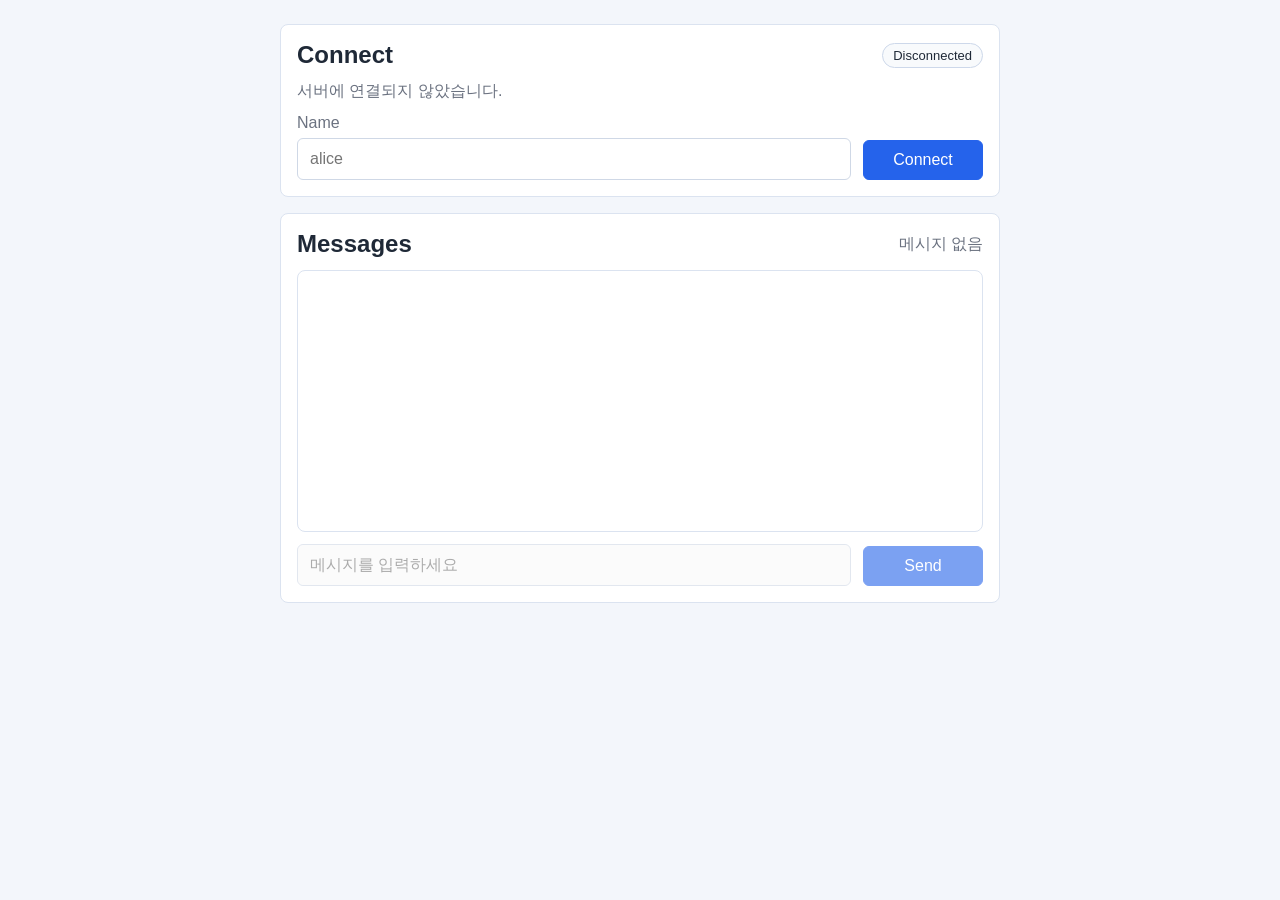
==== chat/index.html @ 77ef3e0b "Handoff 문서 및 클라이언트, 서버 코드 수정: 로컬 주소 통일, CSS 및 HTML 구조 단순화" ====
<!DOCTYPE html>
<html lang="ko">
<head>
  <meta charset="UTF-8" />
  <meta name="viewport" content="width=device-width, initial-scale=1.0" />
  <title>Simple LAN Chat</title>
  <link rel="stylesheet" href="./style.css" />
</head>
<body>
  <main class="page">
    <section class="panel" id="connectPanel">
      <div class="sectionHeader">
        <h2>Connect</h2>
        <span id="connectionStatus" class="status-badge offline">Disconnected</span>
      </div>
      <p id="statusText">서버에 연결되지 않았습니다.</p>

      <form id="connectForm">
        <label class="field">
          <span>Name</span>
          <input id="nameInput" name="name" type="text" placeholder="alice" autocomplete="off" />
        </label>

        <button id="connectButton" type="submit">Connect</button>
      </form>
    </section>

    <section class="panel" id="messagesPanel">
      <div class="sectionHeader">
        <h2>Messages</h2>
        <p id="chatMeta">메시지 없음</p>
      </div>

      <ul id="messageList" aria-live="polite"></ul>

      <form id="messageForm">
        <input
          id="messageInput"
          name="message"
          type="text"
          placeholder="메시지를 입력하세요"
          autocomplete="off"
          disabled
        />
        <button id="sendButton" type="submit" disabled>Send</button>
      </form>
    </section>
  </main>

  <script src="./app.js"></script>
</body>
</html>
---- chat/style.css ----
body {
  margin: 0;
  background: #f3f6fb;
  color: #1f2937;
  font-family: "Segoe UI", "Noto Sans KR", sans-serif;
}

.page {
  max-width: 720px;
  margin: 24px auto;
  padding: 0 12px;
}

.panel {
  margin-bottom: 16px;
  padding: 16px;
  background: #ffffff;
  border: 1px solid #dbe3f0;
  border-radius: 8px;
}

#connectPanel,
#messagesPanel {
  display: flex;
  flex-direction: column;
  gap: 12px;
}

.sectionHeader {
  display: flex;
  justify-content: space-between;
  align-items: center;
  gap: 8px;
  flex-wrap: wrap;
}

h2,
#chatMeta,
#statusText {
  margin: 0;
}

#connectionStatus {
  display: inline-block;
  padding: 4px 10px;
  border: 1px solid #cdd8ea;
  border-radius: 999px;
  font-size: 13px;
  background: #f8fafc;
}

#connectionStatus.online,
#connectionStatus.connecting {
  color: #1d4ed8;
  background: #e8f0ff;
}

#statusText,
#chatMeta,
.field span,
.message-time {
  color: #6b7280;
}

#connectForm,
#messageForm,
.message-header {
  display: flex;
  gap: 12px;
  align-items: flex-end;
}

.field {
  display: flex;
  flex-direction: column;
  gap: 6px;
  flex: 1 1 auto;
}

#nameInput,
#messageInput {
  flex: 1 1 auto;
  height: 40px;
  padding: 0 12px;
  border: 1px solid #cfd8e6;
  border-radius: 6px;
  font: inherit;
}

#connectButton,
#sendButton {
  min-width: 120px;
  height: 40px;
  border: 1px solid #2563eb;
  border-radius: 6px;
  background: #2563eb;
  color: #ffffff;
  font: inherit;
  cursor: pointer;
}

#nameInput:disabled,
#messageInput:disabled,
#connectButton:disabled,
#sendButton:disabled {
  opacity: 0.6;
  cursor: not-allowed;
}

#messageList {
  margin: 0;
  padding: 0;
  min-height: 260px;
  max-height: 420px;
  overflow-y: auto;
  list-style: none;
  border: 1px solid #dbe3f0;
  border-radius: 8px;
  background: #ffffff;
}

.message-item {
  padding: 12px 14px;
  border-bottom: 1px solid #e5eaf3;
}

.message-item:last-child {
  border-bottom: 0;
}

.message-header {
  justify-content: space-between;
  align-items: center;
  gap: 8px;
  margin-bottom: 6px;
}

.message-text {
  margin: 0;
  white-space: pre-wrap;
  word-break: break-word;
}

@media (max-width: 640px) {
  #connectForm,
  #messageForm {
    flex-direction: column;
    align-items: stretch;
  }

  #connectButton,
  #sendButton {
    width: 100%;
  }
}
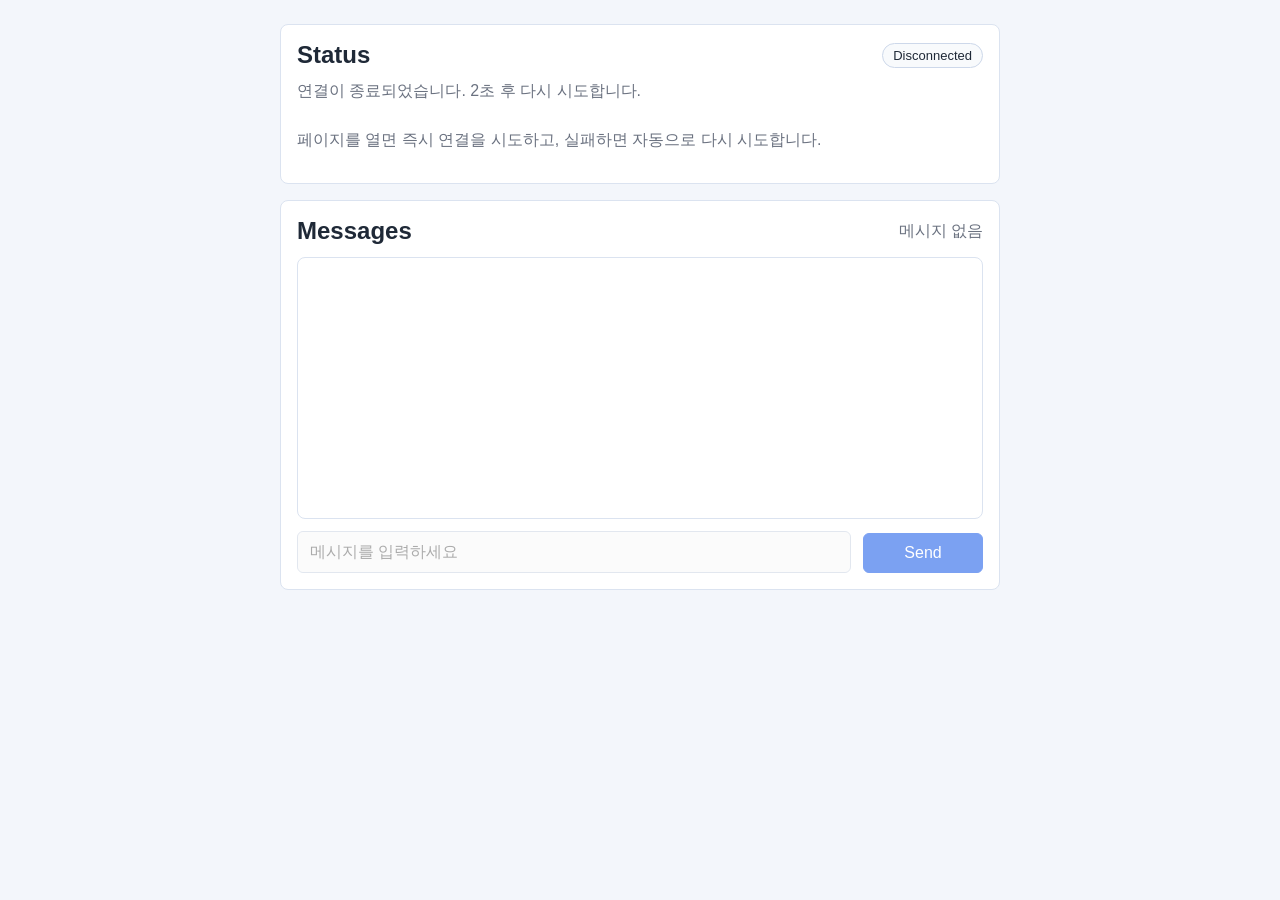
==== commit 1cc007e7: "Handoff 문서 및 코드 수정: 클라이언트 이름 결정 방식 변경, 자동 재연결 기능 추가, 정적 파일 경로 수정" ====
--- a/chat/index.html
+++ b/chat/index.html
@@ -10,19 +10,11 @@
   <main class="page">
     <section class="panel" id="connectPanel">
       <div class="sectionHeader">
-        <h2>Connect</h2>
+        <h2>Status</h2>
         <span id="connectionStatus" class="status-badge offline">Disconnected</span>
       </div>
       <p id="statusText">서버에 연결되지 않았습니다.</p>
-
-      <form id="connectForm">
-        <label class="field">
-          <span>Name</span>
-          <input id="nameInput" name="name" type="text" placeholder="alice" autocomplete="off" />
-        </label>
-
-        <button id="connectButton" type="submit">Connect</button>
-      </form>
+      <p id="connectHint">페이지를 열면 즉시 연결을 시도하고, 실패하면 자동으로 다시 시도합니다.</p>
     </section>
 
     <section class="panel" id="messagesPanel">
--- a/chat/style.css
+++ b/chat/style.css
@@ -56,13 +56,12 @@
 }
 
 #statusText,
+#connectHint,
 #chatMeta,
-.field span,
 .message-time {
   color: #6b7280;
 }
 
-#connectForm,
 #messageForm,
 .message-header {
   display: flex;
@@ -70,14 +69,6 @@
   align-items: flex-end;
 }
 
-.field {
-  display: flex;
-  flex-direction: column;
-  gap: 6px;
-  flex: 1 1 auto;
-}
-
-#nameInput,
 #messageInput {
   flex: 1 1 auto;
   height: 40px;
@@ -87,7 +78,6 @@
   font: inherit;
 }
 
-#connectButton,
 #sendButton {
   min-width: 120px;
   height: 40px;
@@ -99,9 +89,7 @@
   cursor: pointer;
 }
 
-#nameInput:disabled,
 #messageInput:disabled,
-#connectButton:disabled,
 #sendButton:disabled {
   opacity: 0.6;
   cursor: not-allowed;
@@ -142,13 +130,11 @@
 }
 
 @media (max-width: 640px) {
-  #connectForm,
   #messageForm {
     flex-direction: column;
     align-items: stretch;
   }
 
-  #connectButton,
   #sendButton {
     width: 100%;
   }
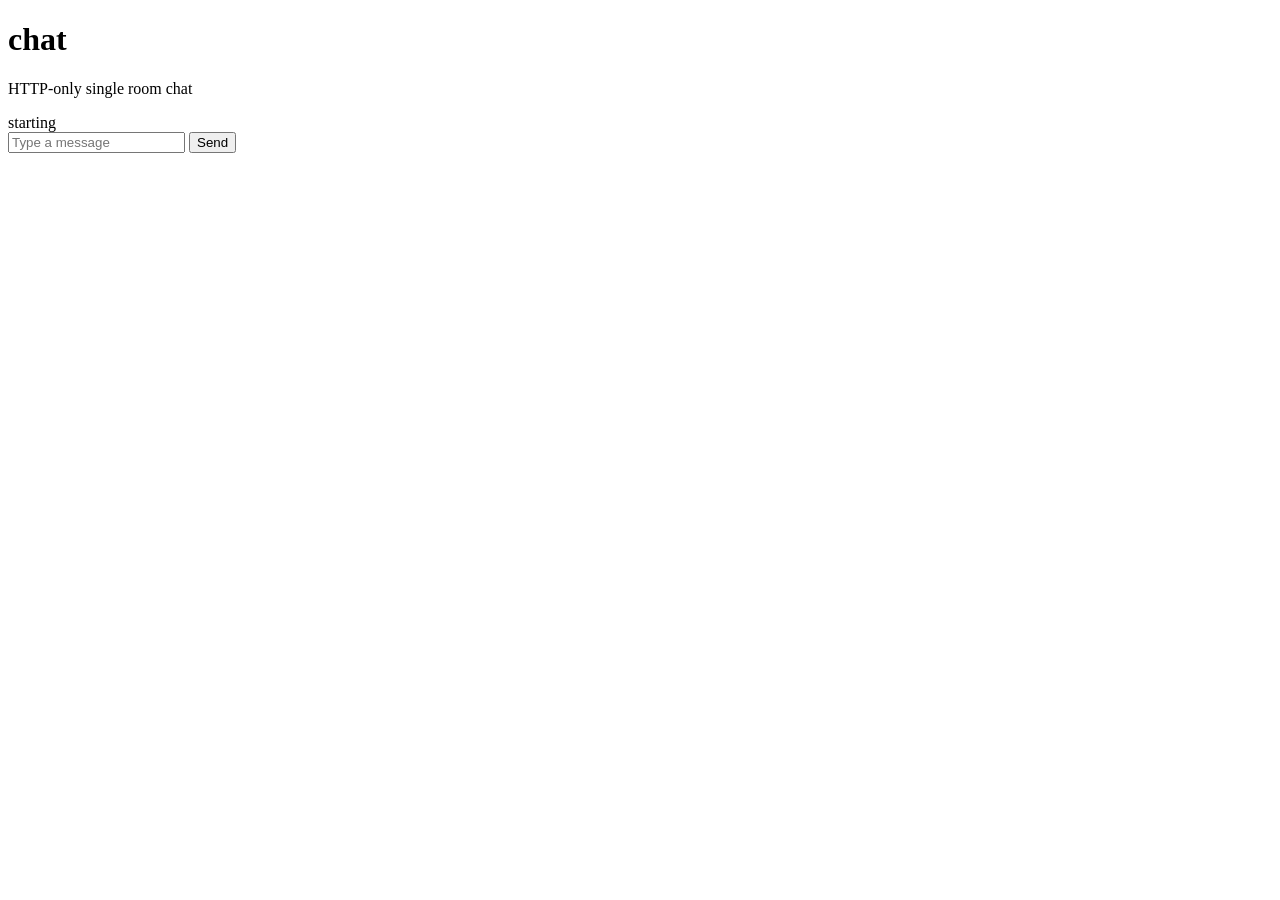
==== commit 881674ba: "Handoff 문서 및 코드 추가: HTTP-only 채팅 방식 구현, 클라이언트 및 서버 코드 작성" ====
--- a/chat/index.html
+++ b/chat/index.html
@@ -1,44 +1,35 @@
-<!DOCTYPE html>
+<!doctype html>
 <html lang="ko">
 <head>
-  <meta charset="UTF-8" />
-  <meta name="viewport" content="width=device-width, initial-scale=1.0" />
-  <title>Simple LAN Chat</title>
-  <link rel="stylesheet" href="./style.css" />
+  <meta charset="utf-8">
+  <meta name="viewport" content="width=device-width, initial-scale=1">
+  <title>chat</title>
+  <link rel="stylesheet" href="/style.css">
 </head>
 <body>
-  <main class="page">
-    <section class="panel" id="connectPanel">
-      <div class="sectionHeader">
-        <h2>Status</h2>
-        <span id="connectionStatus" class="status-badge offline">Disconnected</span>
+  <main class="app">
+    <header class="topbar">
+      <div>
+        <h1>chat</h1>
+        <p class="sub">HTTP-only single room chat</p>
       </div>
-      <p id="statusText">서버에 연결되지 않았습니다.</p>
-      <p id="connectHint">페이지를 열면 즉시 연결을 시도하고, 실패하면 자동으로 다시 시도합니다.</p>
-    </section>
+      <span id="conn-state" class="badge badge-warn">starting</span>
+    </header>
 
-    <section class="panel" id="messagesPanel">
-      <div class="sectionHeader">
-        <h2>Messages</h2>
-        <p id="chatMeta">메시지 없음</p>
-      </div>
+    <section id="messages" class="messages" aria-live="polite"></section>
 
-      <ul id="messageList" aria-live="polite"></ul>
-
-      <form id="messageForm">
-        <input
-          id="messageInput"
-          name="message"
-          type="text"
-          placeholder="메시지를 입력하세요"
-          autocomplete="off"
-          disabled
-        />
-        <button id="sendButton" type="submit" disabled>Send</button>
-      </form>
-    </section>
+    <form id="chat-form" class="composer">
+      <input
+        id="chat-input"
+        type="text"
+        maxlength="500"
+        placeholder="Type a message"
+        autocomplete="off"
+      >
+      <button id="send-button" type="submit">Send</button>
+    </form>
   </main>
 
-  <script src="./app.js"></script>
+  <script src="/script.js"></script>
 </body>
 </html>
